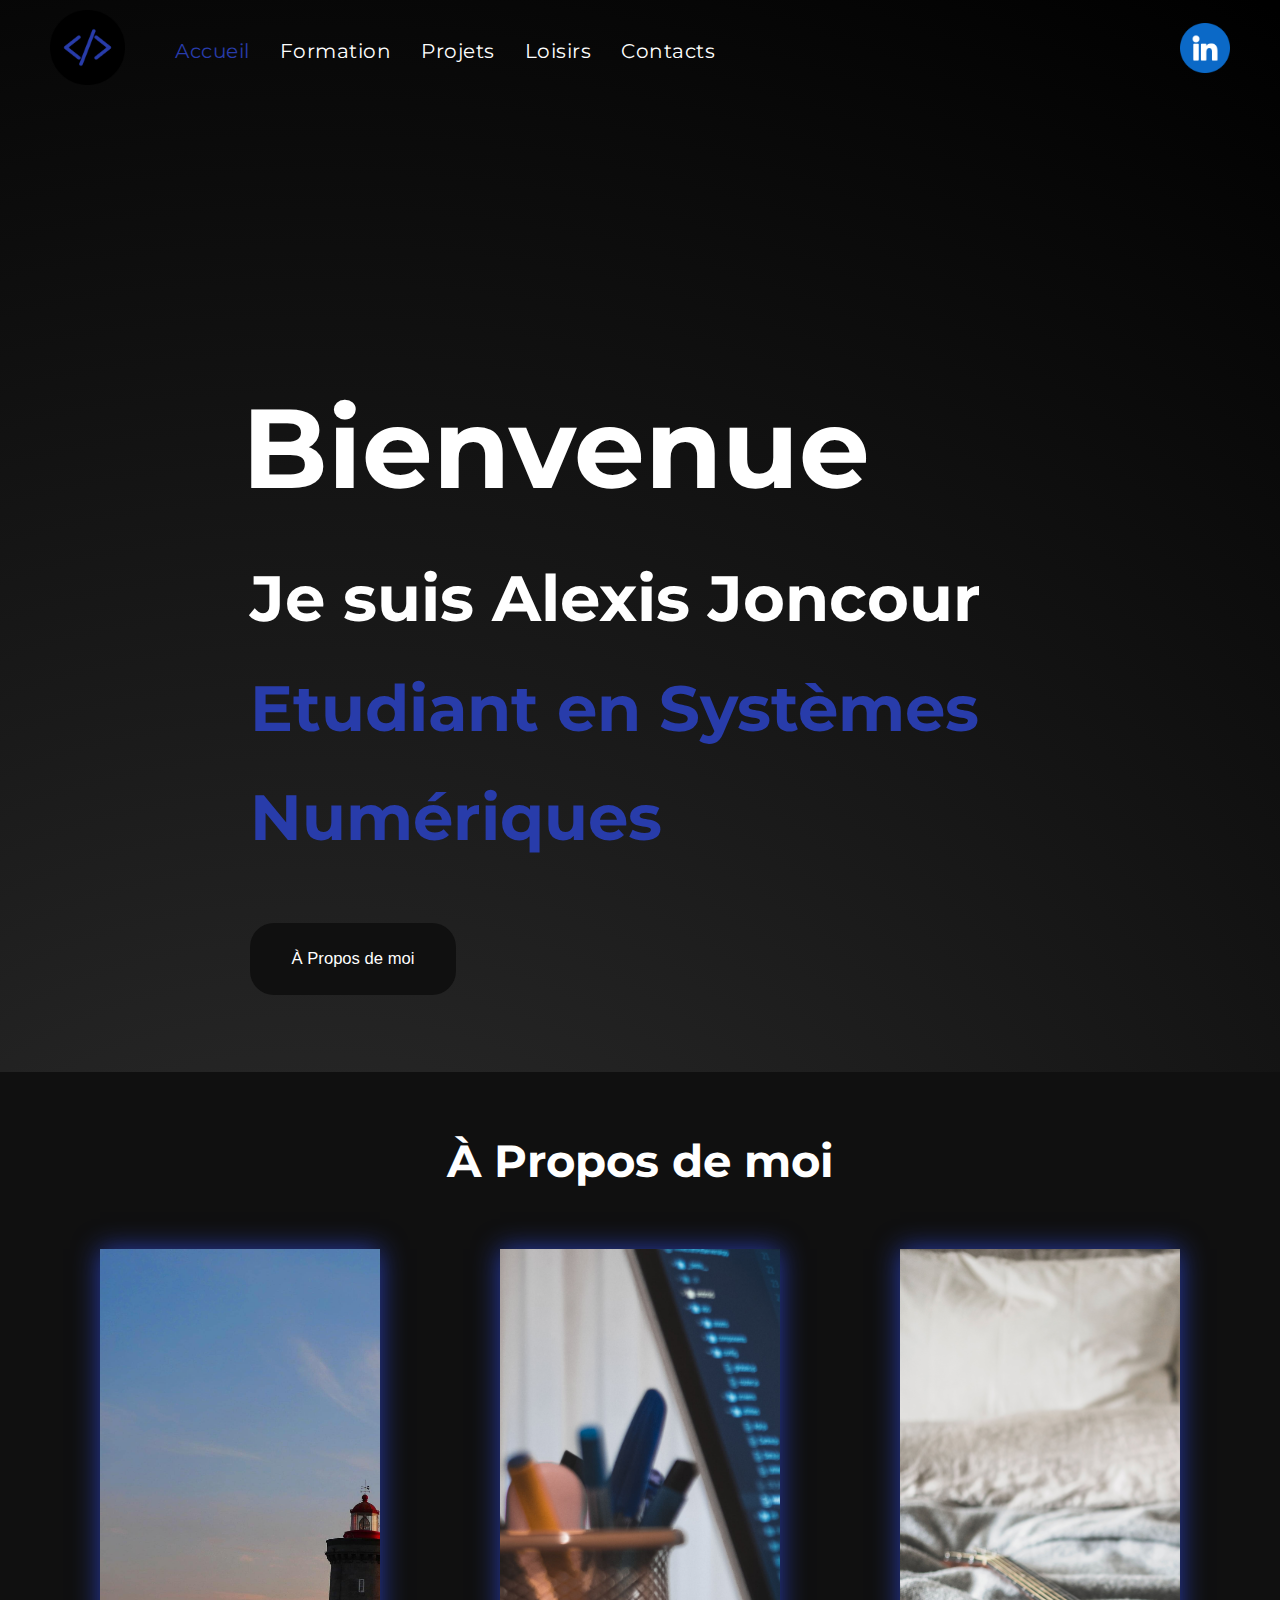
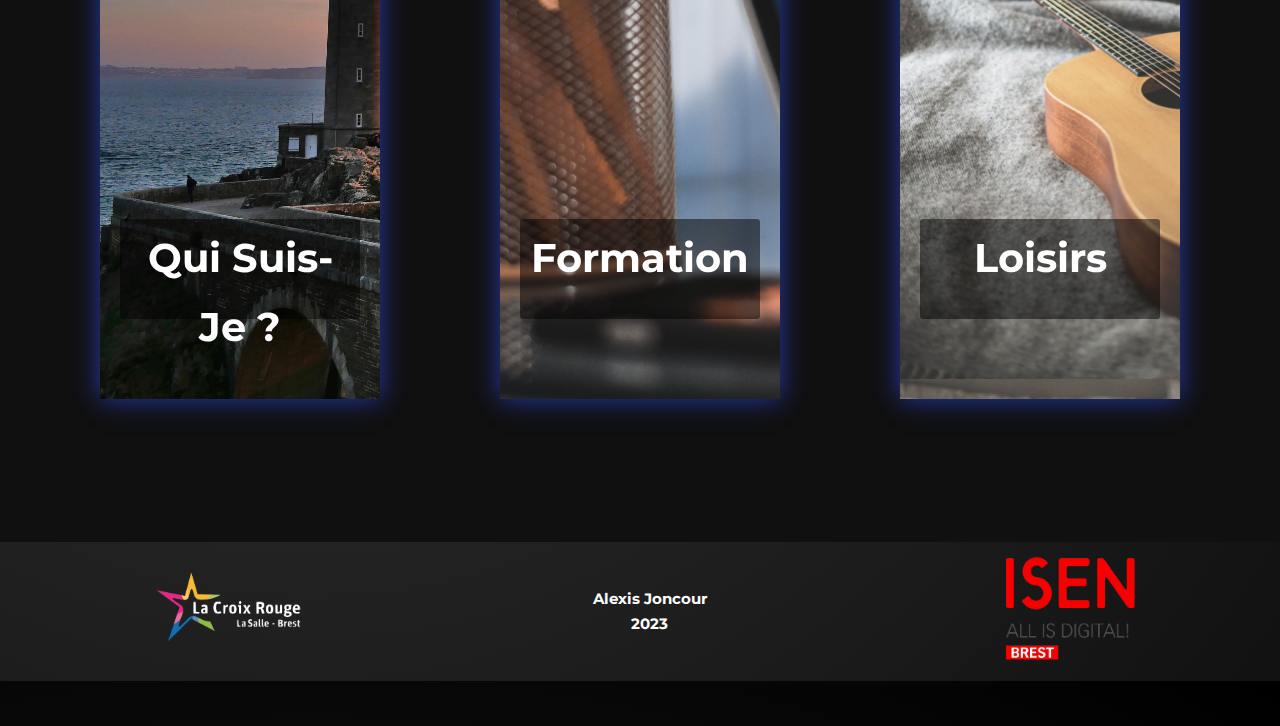
==== index.html @ 338e9b98 "Add files via upload" ====
<!DOCTYPE html>
<html lang="fr">
<head>
    <meta charset="UTF-8">
    <meta name="viewport" content="width=device-width, initial-scale=1.0">
    <meta name="description" content="Développé par Alexis JONCOUR" />
    <link rel="shortcut icon" href="assets/icons/round-icon.png">
    <link href="/css/s-index.css" rel="stylesheet" type="text/css" />
    <!-- <script defer src="/js/script.js"></script> -->
    <title>Portfolio - Alexis JONCOUR</title>
</head>
<body>

    <header class="header-area">
        <div class="header-container">
            <nav class="header-main">
                <a href="/"><img src="/assets/icons/round-icon.png"></a>
                <div class="header-items">
                    <ul>
                        <li class="nav-button-active">
                            <a href="#">Accueil</a>
                        </li>
                        <li class="nav-button">
                            <a href="formation.html">Formation</a>
                        </li>
                        <li class="nav-button">
                            <a href="projets.html">Projets</a>
                        </li>
                        <li class="nav-button">
                            <a href="loisirs.html">Loisirs</a>
                        </li>
                        <li class="nav-button">
                            <a href="contacts.html">Contacts</a>
                        </li>
                    </ul>
                </div>
            </nav>

            <div class="header-right">
                <a href="https://www.linkedin.com/in/alexis-joncour-518819296" target="_blank"><img src="/assets/icons/linkedin.png"></a>
            </div>
        </div>
    </header>

    <div class="container1_1">
        <div class="text-container">
            <h1>Bienvenue</h1>
            <h2>Je suis Alexis Joncour</h2>
            <h2><span class="text-span">Etudiant en Systèmes Numériques</span></h2>

            <button class="buttonabout" onclick="window.location.href='#aboutme'">
                <span class="button-content">À Propos de moi</span>
            </button>
            
        </div>
    </div>

    <div class="container1" id="aboutme">
        <h1>À Propos de moi</h1>
        <div class="card-container">
            <div class="card1">
                <div class="text-box1">
                    <h2>Qui Suis-Je ?</h2>
                    <p>Etudiant en BTS Système Numérique à La Croix Rouge La Salle, je suis
                        passionné du monde numérique et des nouvelles technologies.
                        <br><br>Je m’informe régulièrement sur les nouvelles innovations technologiques, les langages de
                        programmation ou bien les intelligences artificielles.
                    </p>
                </div>
            </div>
            <div class="card2">
                <div class="text-box2">
                    <h2>Formation</h2>
                    <p>J’ai obtenu mon Baccalauréat Technologique en Sciences de l’industrie et du développement durable avec l’option
                        Systèmes d’Information et Numérique.
                        <br><br>Je suis en deuxième année de BTS Système Numérique avec option Informatique et Réseau.
                        Dans le cadre de ce BTS j'ai réalisé un stage de 6 semaines dans l'entreprise XANKOM.
                    </p>
                    <button class="button-card" onclick="window.location.href='formation.html'">
                        Accéder à la rubrique
                    </button>
                </div>
            </div>
            <div class="card3">
                <div class="text-box3">
                    <h2>Loisirs</h2>
                    <p>Depuis mes années de collège, je découvre le monde du numérique, jusqu'à développer mes premiers programmes
                        informatiques. <br><br>Au lycée, j'ai retrouvé
                        une de mes anciennes passions étant plus jeune: la guitare. Depuis, je m'entraine à jouer en autodidacte.
                    </p>
                    <button class="button-card" onclick="window.location.href='loisirs.html'">
                        Accéder à la rubrique
                    </button>
                </div>

            </div> 
        </div>
    </div>

    <footer class="footer">
        <div class="footer-credits">
            <a href="https://www.lacroixrouge-brest.fr/" target="_blank"><img class="footer-logo" src="assets/icons/logo-croixrouge.png"></a>
            <p><strong>Alexis Joncour <br>2023</strong></p>
            <a href="https://isen-brest.fr/" target="_blank"><img class="footer-logo" src="assets/icons/logo-isen.png"></a>
        </div>
    </footer>

</body>
</html>
---- css/s-index.css ----
@import url('https://fonts.googleapis.com/css2?family=Montserrat:wght@600&display=swap');

*, ::before, ::after { 
    margin: 0;
    padding: 0;
    scroll-behavior: smooth;
}

html {
    overflow-x: hidden;
}

body {
    font-size: 14px;
    line-height: 1.714286;
    font-family: Montserrat,sans-serif;
    font-weight: 400;
    background: radial-gradient(circle at 24.1% 68.8%, rgb(50, 50, 50) 0%, rgb(0, 0, 0) 99.4%);
}

.header-area{
    padding-left: 50px;
    padding-right: 50px;
}

.header-container {
    display: flex;
    align-items: center;
    justify-content: space-between;
}

.header-main{
    display: flex;
    align-items: center;
}

.header-main img{
    padding-top: 10px;
    padding-bottom: 10px;
    padding-right: 50px;
    width: 75px;
}

.header-items ul{
    display: flex;
    list-style: none;
    gap: 30px;
    margin-right: 80px;
}

.nav-button a{
    font-size: 20px;
    letter-spacing: 0.5px;
    color: #fff;
    text-decoration: none;
    transition: all .15s;
}

.nav-button a:hover{
    color: #283caa;
    filter: brightness(130%);
}

.nav-button-active a{
    font-size: 20px;
    letter-spacing: 0.5px;
    color: #283caa; 
    text-decoration: none;
}

.header-right img{
    width: 50px;
    transition: all .15s;
}

.header-right img:hover{
    transform: translateY(-3px);
    filter: brightness(130%);
}

/* ===== PRESENTATION ===== */
.container1_1{
    height: 720px;
    color: #fff;
}

.text-container{
    margin-top: 250px;
    margin-left: 250px;
    text-align: left;
    font-family: Montserrat,sans-serif;
}

.text-container h1{
    margin-left: -8px;
    font-size: 7rem;
}

.text-container h2{
    font-size: 4rem;
}

.text-span{
    color:#283caa;
}

/* === BUTTON === */
.buttonabout{
    margin-top: 50px;
    position: relative;
    overflow: hidden;
    height: 4.5rem;
    padding: 0 2rem;
    border-radius: 1.5rem;
    background: #101010;
    
    border: none;
    width: 20%;
    transition: .5s;
    cursor:pointer;
}

.buttonabout span{
    font-size: 1.3vw;
    color: #fff;
}
  
.buttonabout:hover::before {
    transform: scaleX(1);
}
  
.button-content {
    position: relative;
    z-index: 1;
}
  
.buttonabout::before {
    content: '';
    position: absolute;
    top: 0;
    left: 0;
    transform: scaleX(0);
    transform-origin: 0 50%;
    width: 100%;
    height: inherit;
    border-radius: inherit;
    background: linear-gradient(
      82.3deg,
      rgb(28, 40, 141) 10.8%,
      #32528F 94.3%
    );
    transition: all 0.5s;
}

.buttonabout:hover{
    box-shadow: rgba(0, 0, 0, 0.25) 0px 14px 28px, rgba(0, 0, 0, 0.22) 0px 10px 10px;
    transition: .5s;
}

/* ===== CARDS ABOUT ===== */
.container1{
    height: 970px;
    background-color: #101010;
    padding: 50px;
}

.container1 h1{
    text-align: center;
    color: #fff;
    font-size: 45px;
}

.card-container {
    display: grid;
    grid-template-columns: repeat(3, 1fr);
    grid-template-rows: 1fr;
    grid-column-gap: 120px;
    grid-row-gap: 0px;
    padding: 50px;
    height: 750px;
}

.text-box1, .text-box2, .text-box3{
    border-radius: 3px;
    backdrop-filter: brightness(50%);
    color:#fff;
    height: 100px;
    transition: all 0.5s;
}

.card-container h2{
    margin-top: 550px;
    font-size: 40px;
    padding: 5px;
    transition: all 0.5s;
}

.card-container p{
    margin-top: -500px;
    font-size: 20px;
    padding: 25px;
    opacity: 0;
    transition: all 0.5s;
}

/* === CARD 1 === */
.card1 {
    grid-area: 1 / 1 / 2 / 2;
    background-image: url(/assets/wallpapers/Phare_du_Minou.jpg);
    background-size: cover;
    background-position: -80px;
    text-align: center;
    padding: 20px;
    box-shadow: 0 0px 25px #283caa;
    transition: 0.5s;
}

/* === CARD 2 === */
.card2 {
    grid-area: 1 / 2 / 2 / 3;
    background-image: url(/assets/wallpapers/programmation.jpg);
    background-size: cover;
    background-position-x: -80px;
    text-align: center;
    padding: 20px;
    box-shadow: 0 0px 25px #283caa;
    transition: 0.5s;
}

/* === CARD 3 === */
.card3 {
    grid-area: 1 / 3 / 2 / 4;
    background-image: url(/assets/wallpapers/verti-guitar.jpg);
    background-size: cover;
    background-position-y: -20px;
    text-align: center;
    padding: 20px;
    box-shadow: 0 0px 25px #283caa;
    transition: 0.5s;
}

/*=== HOOVERS COMMUNS === */
.card1:hover, .card2:hover, .card3:hover{
    transform:scale(1.1)
}

.card1:hover h2, .card2:hover h2, .card3:hover h2{
    margin-top: 0px;
}

.card1:hover .text-box1, .card2:hover .text-box2, .card3:hover .text-box3{
    height: 100%;
}

.card1:hover p, .card2:hover p, .card3:hover p{
    margin-top: 0px;
    opacity: 100;
}

.card2:hover .button-card, .card3:hover .button-card{
    opacity: 100;
}

/* ==== BUTTON CARD ==== */
.button-card {
    margin-top: 20px;
    cursor: pointer;
    position: relative;
    padding: 10px 24px;
    font-size: 18px;
    color: #fff;
    border: 4px solid #283caa;
    border-radius: 34px;
    background-color: transparent;
    font-weight: 600;
    overflow: hidden;
    opacity: 0;
    transition: all 0.4s cubic-bezier(0.23, 1, 0.320, 1);
}

.button-card::before {
    content: '';
    position: absolute;
    inset: 0;
    margin: auto;
    width: 85px;
    height: 50px;
    border-radius: inherit;
    scale: 0;
    z-index: -1;
    background-color: #283caa;
    transition: all 0.6s cubic-bezier(0.23, 1, 0.320, 1);
}

.button-card:hover::before {
    scale: 3;
}

.button-card:hover {
    color: #fff;
    scale: 1.1;
    box-shadow: 0 0px 20px #14216e;
    border: 0px;
}

.button-card:active {
    scale: 1;
}

/* ===== FOOTER ===== */
.footer p{
    font-size: 15px;
    color: #fff;
}

.footer-credits{
    width: 100%;
    display: flex;
    justify-content: space-around;
    padding: 10px;
    align-items: center;
    text-align: center;
}

.footer-logo{
    width: 150px;
}

/* ===== RESPONSIVE ===== */
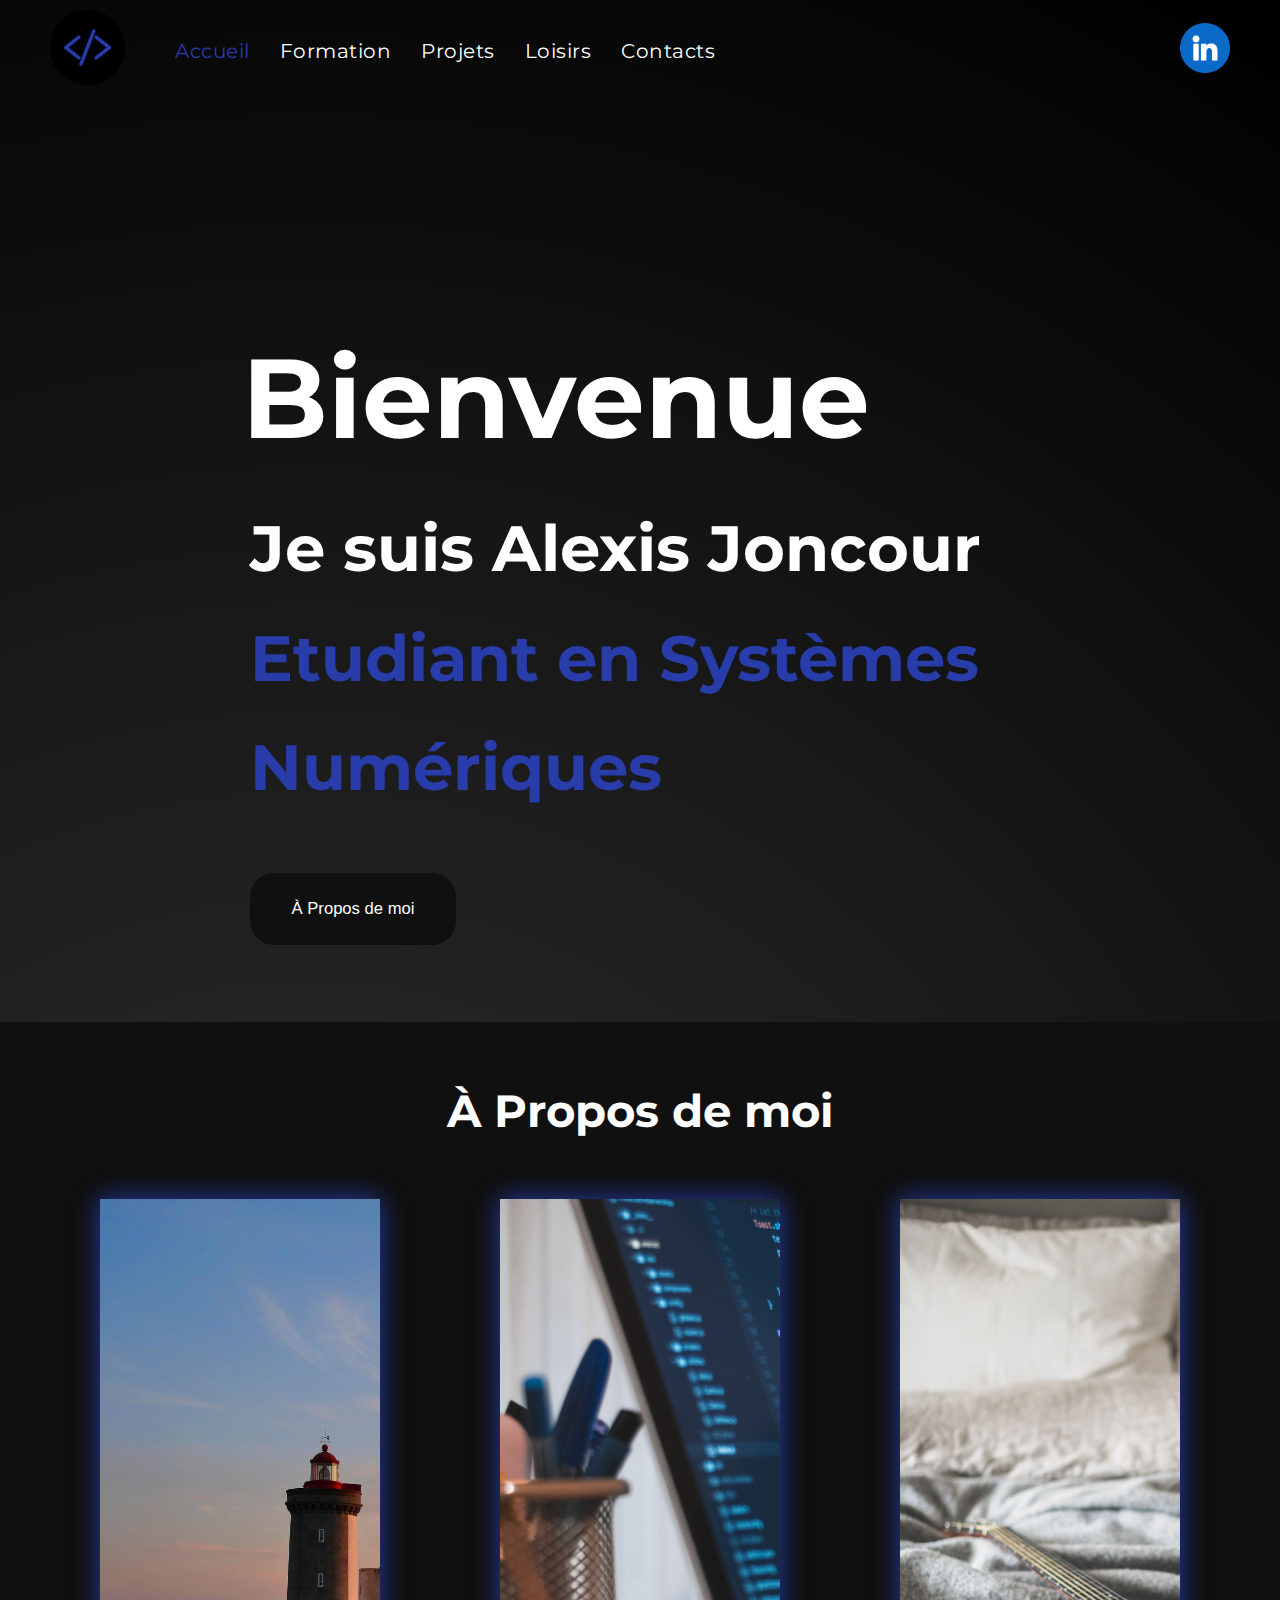
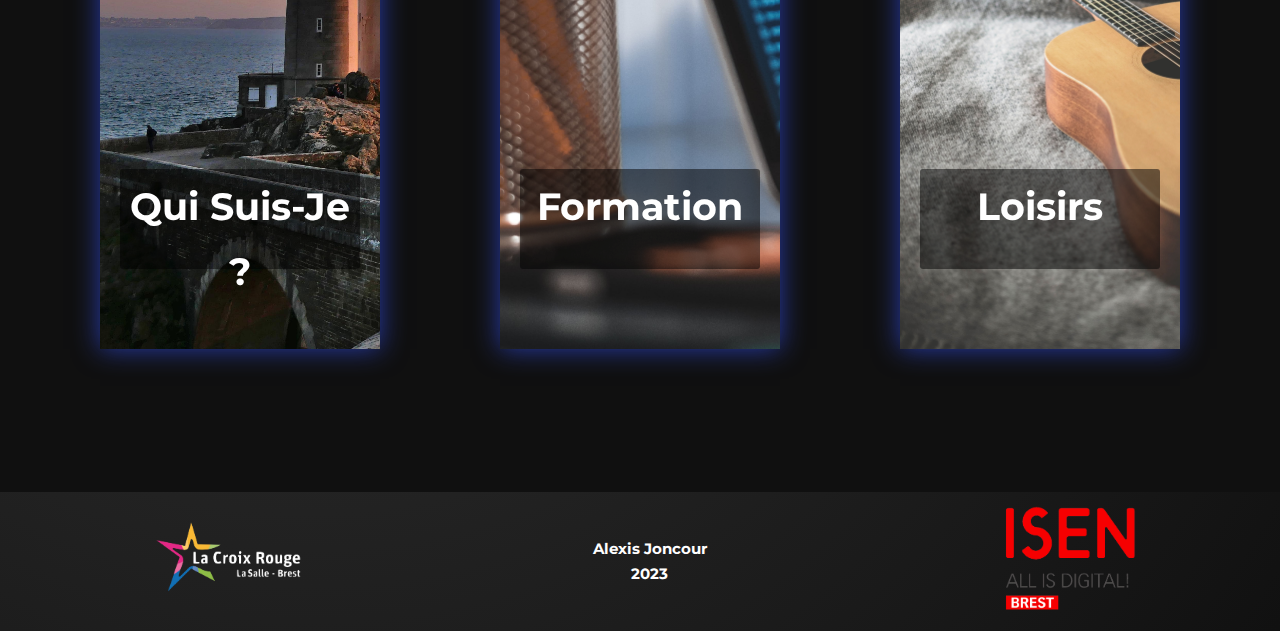
==== commit 80dffd5c: "Add files via upload" ====
--- a/index.html
+++ b/index.html
@@ -5,7 +5,7 @@
     <meta name="viewport" content="width=device-width, initial-scale=1.0">
     <meta name="description" content="Développé par Alexis JONCOUR" />
     <link rel="shortcut icon" href="assets/icons/round-icon.png">
-    <link href="/css/s-index.css" rel="stylesheet" type="text/css" />
+    <link href="./css/s-index.css" rel="stylesheet" type="text/css" />
     <!-- <script defer src="/js/script.js"></script> -->
     <title>Portfolio - Alexis JONCOUR</title>
 </head>
@@ -14,7 +14,7 @@
     <header class="header-area">
         <div class="header-container">
             <nav class="header-main">
-                <a href="/"><img src="/assets/icons/round-icon.png"></a>
+                <a href="/"><img src="./assets/icons/round-icon.png"></a>
                 <div class="header-items">
                     <ul>
                         <li class="nav-button-active">
@@ -37,7 +37,7 @@
             </nav>
 
             <div class="header-right">
-                <a href="https://www.linkedin.com/in/alexis-joncour-518819296" target="_blank"><img src="/assets/icons/linkedin.png"></a>
+                <a href="https://www.linkedin.com/in/alexis-joncour-518819296" target="_blank"><img src="./assets/icons/linkedin.png"></a>
             </div>
         </div>
     </header>
@@ -51,7 +51,6 @@
             <button class="buttonabout" onclick="window.location.href='#aboutme'">
                 <span class="button-content">À Propos de moi</span>
             </button>
-            
         </div>
     </div>
 
@@ -99,9 +98,9 @@
 
     <footer class="footer">
         <div class="footer-credits">
-            <a href="https://www.lacroixrouge-brest.fr/" target="_blank"><img class="footer-logo" src="assets/icons/logo-croixrouge.png"></a>
+            <a href="https://www.lacroixrouge-brest.fr/" target="_blank"><img class="footer-logo" src="./assets/icons/logo-croixrouge.png"></a>
             <p><strong>Alexis Joncour <br>2023</strong></p>
-            <a href="https://isen-brest.fr/" target="_blank"><img class="footer-logo" src="assets/icons/logo-isen.png"></a>
+            <a href="https://isen-brest.fr/" target="_blank"><img class="footer-logo" src="./assets/icons/logo-isen.png"></a>
         </div>
     </footer>
 
--- a/css/s-index.css
+++ b/css/s-index.css
@@ -85,7 +85,7 @@
 }
 
 .text-container{
-    margin-top: 250px;
+    margin-top: 200px;
     margin-left: 250px;
     text-align: left;
     font-family: Montserrat,sans-serif;
@@ -190,14 +190,14 @@
 
 .card-container h2{
     margin-top: 550px;
-    font-size: 40px;
+    font-size: 38px;
     padding: 5px;
     transition: all 0.5s;
 }
 
 .card-container p{
     margin-top: -500px;
-    font-size: 20px;
+    font-size: 18px;
     padding: 25px;
     opacity: 0;
     transition: all 0.5s;
@@ -206,9 +206,9 @@
 /* === CARD 1 === */
 .card1 {
     grid-area: 1 / 1 / 2 / 2;
-    background-image: url(/assets/wallpapers/Phare_du_Minou.jpg);
+    background-image: url("../assets/wallpapers/Phare_du_Minou.jpg");
     background-size: cover;
-    background-position: -80px;
+    background-position: -120px;
     text-align: center;
     padding: 20px;
     box-shadow: 0 0px 25px #283caa;
@@ -218,9 +218,9 @@
 /* === CARD 2 === */
 .card2 {
     grid-area: 1 / 2 / 2 / 3;
-    background-image: url(/assets/wallpapers/programmation.jpg);
+    background-image: url("../assets/wallpapers/programmation.jpg");
     background-size: cover;
-    background-position-x: -80px;
+    background-position-x: -135px;
     text-align: center;
     padding: 20px;
     box-shadow: 0 0px 25px #283caa;
@@ -230,9 +230,8 @@
 /* === CARD 3 === */
 .card3 {
     grid-area: 1 / 3 / 2 / 4;
-    background-image: url(/assets/wallpapers/verti-guitar.jpg);
+    background-image: url("../assets/wallpapers/verti-guitar.jpg");
     background-size: cover;
-    background-position-y: -20px;
     text-align: center;
     padding: 20px;
     box-shadow: 0 0px 25px #283caa;
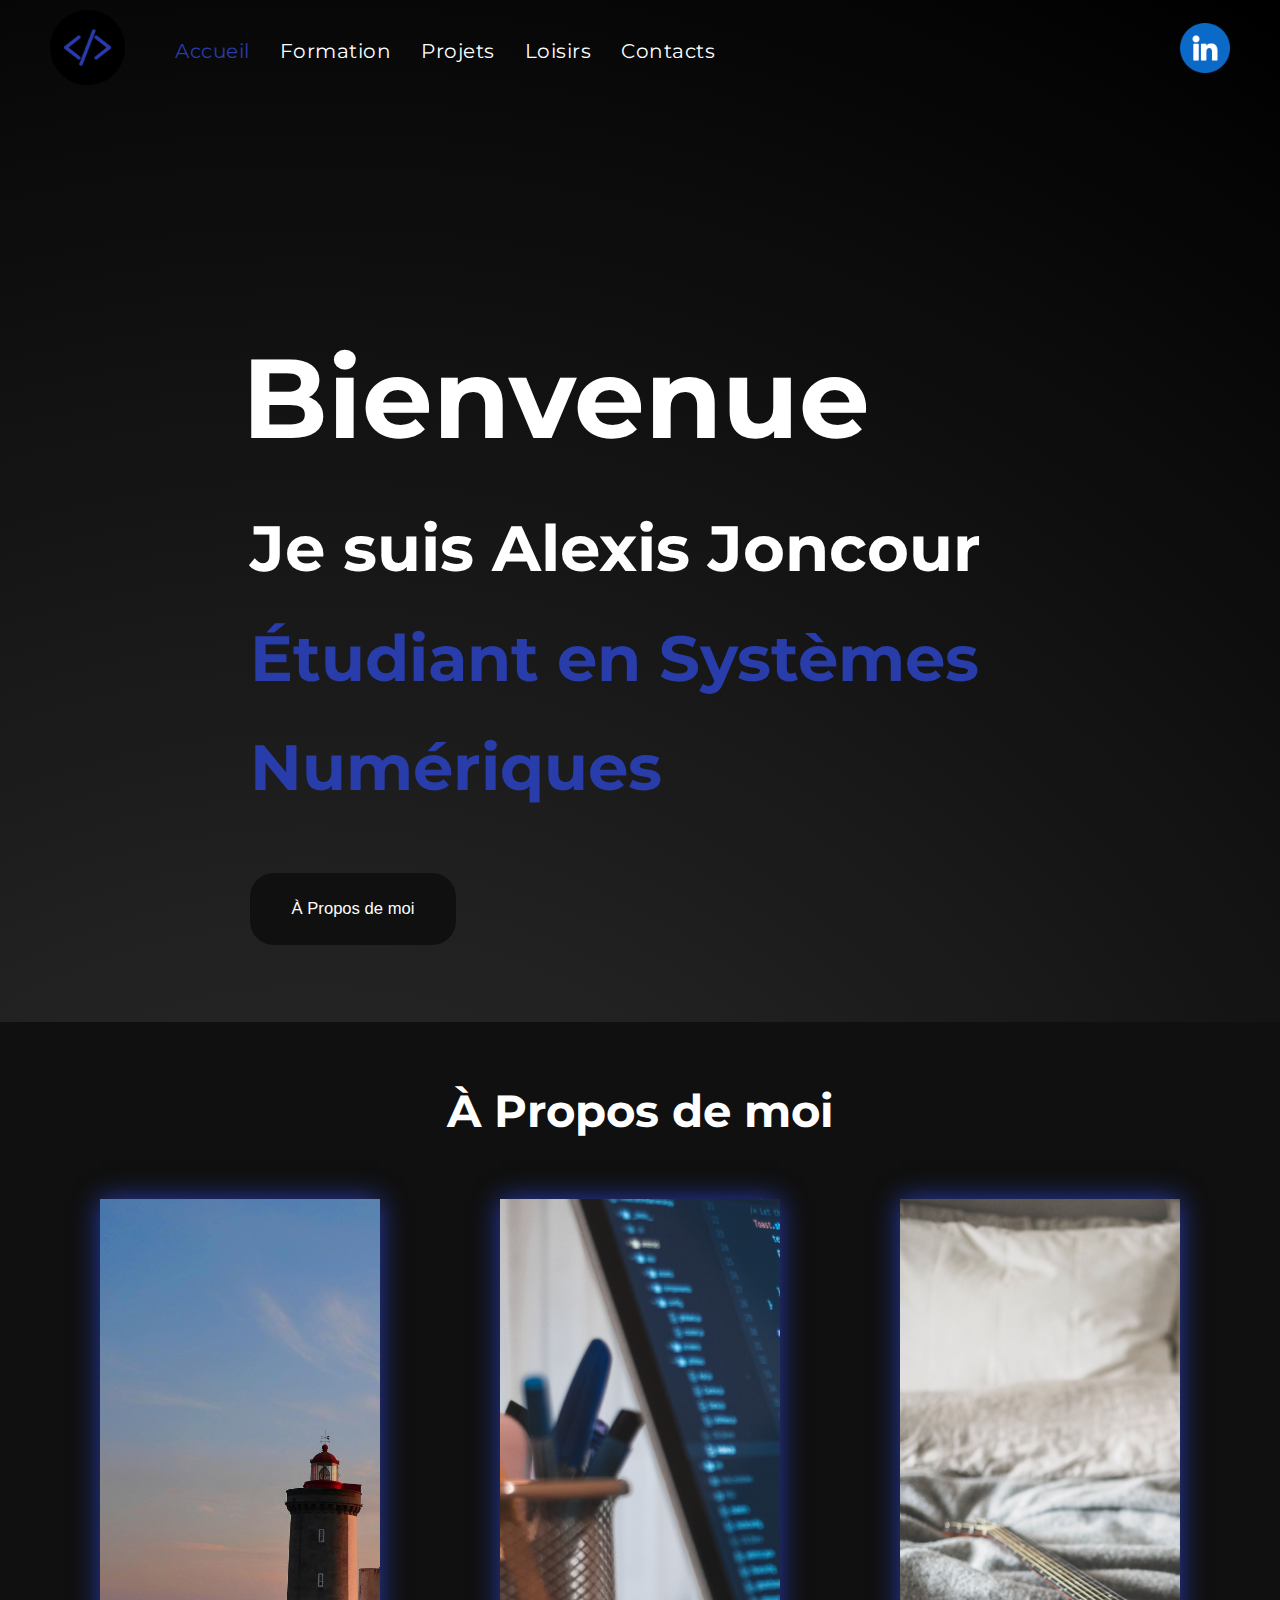
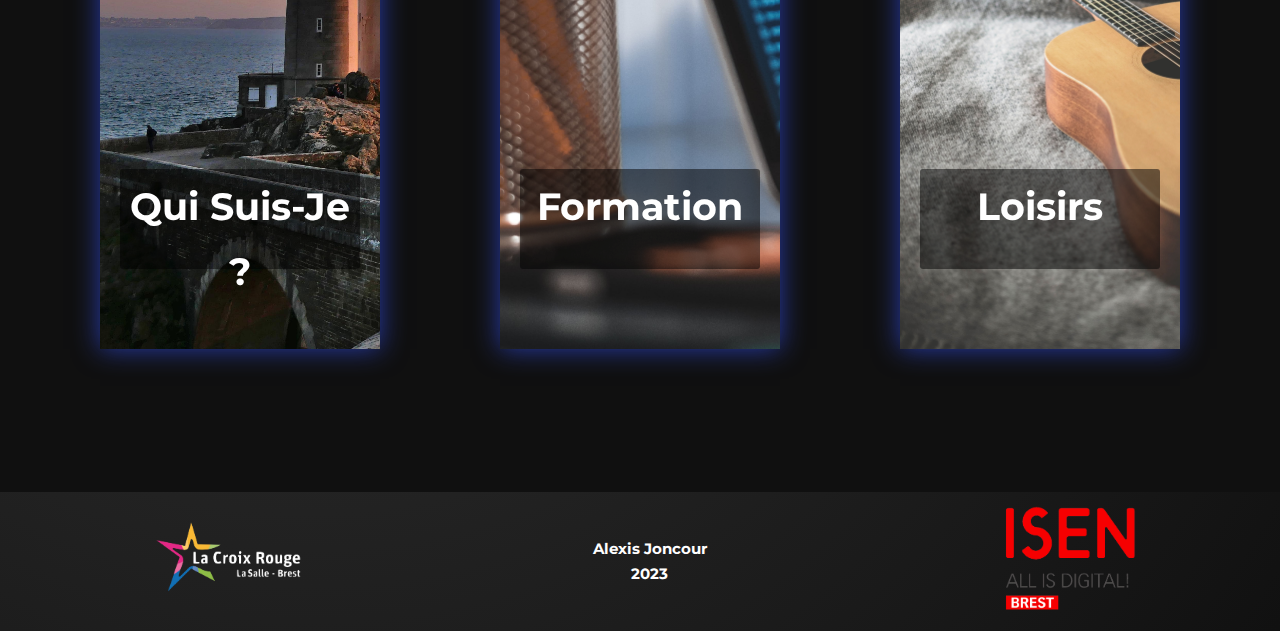
==== commit c91e4f7d: "Add files via upload" ====
--- a/index.html
+++ b/index.html
@@ -46,7 +46,7 @@
         <div class="text-container">
             <h1>Bienvenue</h1>
             <h2>Je suis Alexis Joncour</h2>
-            <h2><span class="text-span">Etudiant en Systèmes Numériques</span></h2>
+            <h2><span class="text-span">Étudiant en Systèmes Numériques</span></h2>
 
             <button class="buttonabout" onclick="window.location.href='#aboutme'">
                 <span class="button-content">À Propos de moi</span>
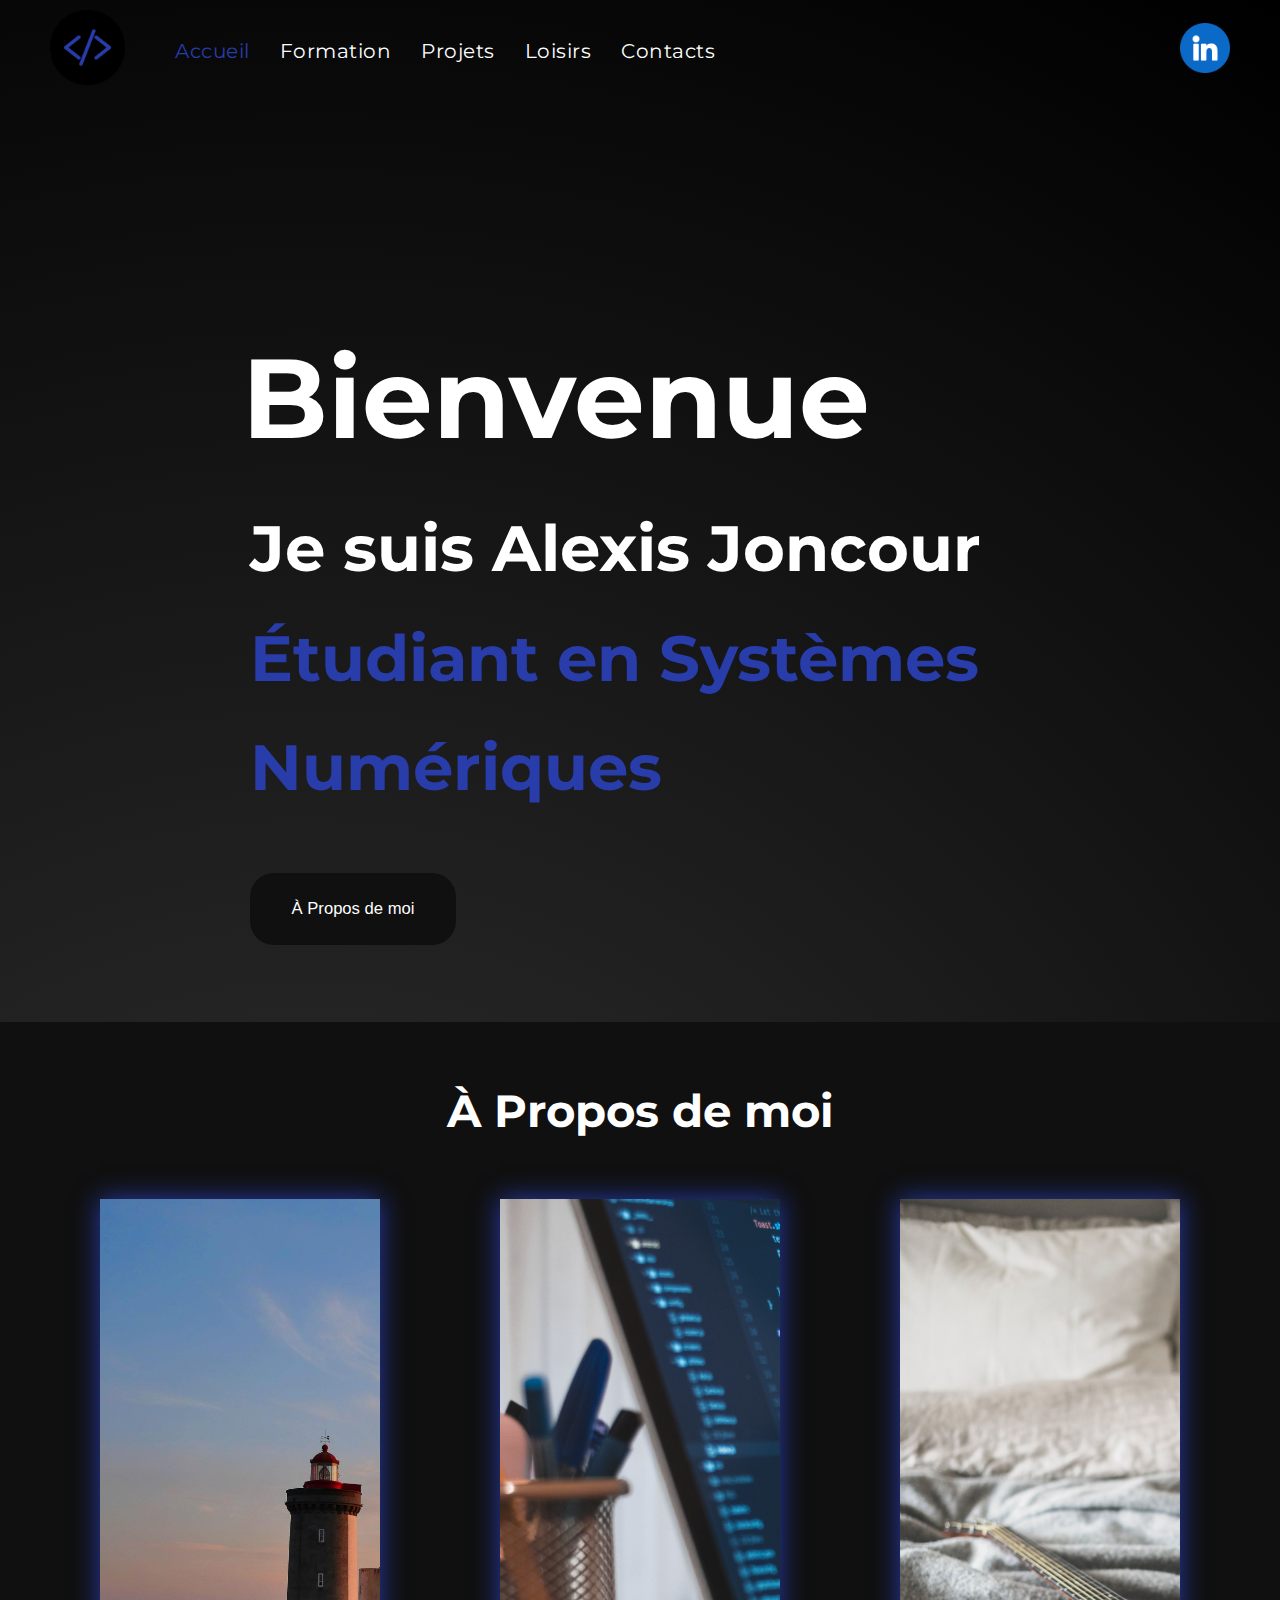
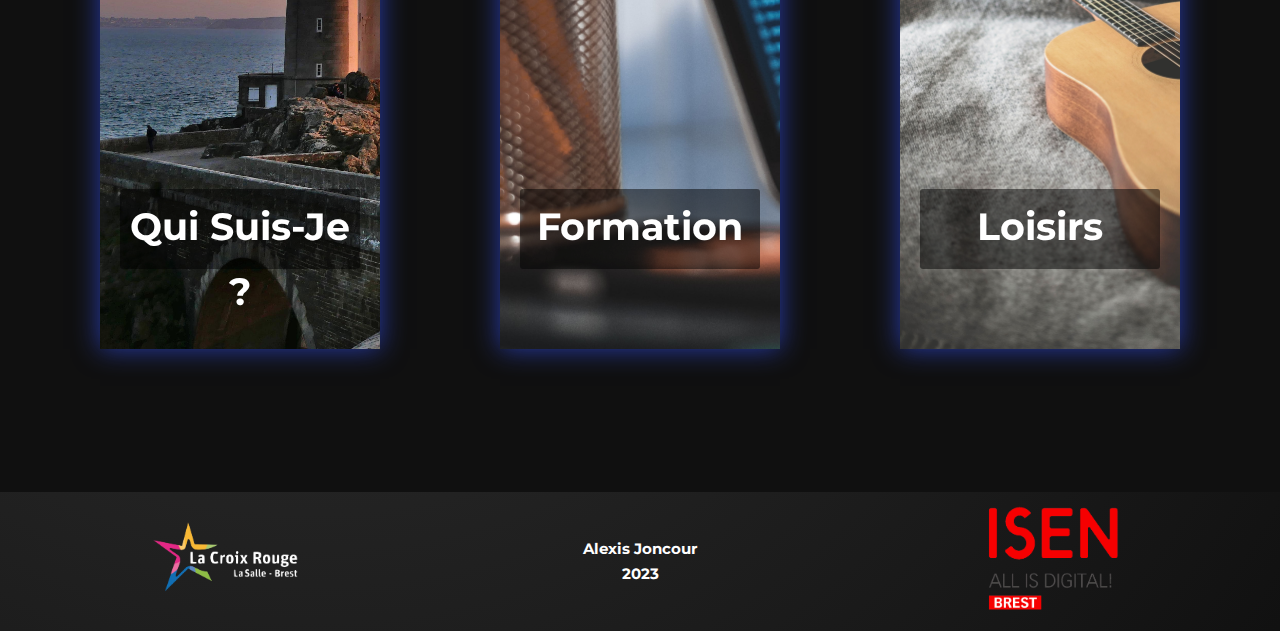
==== commit 1ebfbccc: "Add files via upload" ====
--- a/index.html
+++ b/index.html
@@ -6,8 +6,8 @@
     <meta name="description" content="Développé par Alexis JONCOUR" />
     <link rel="shortcut icon" href="assets/icons/round-icon.png">
     <link href="./css/s-index.css" rel="stylesheet" type="text/css" />
-    <!-- <script defer src="/js/script.js"></script> -->
-    <title>Portfolio - Alexis JONCOUR</title>
+    <script src="./js/script.js"></script>
+    <title>Portfolio -</title>
 </head>
 <body>
 
@@ -41,8 +41,36 @@
             </div>
         </div>
     </header>
+    
+    <header class="header-burger">
+        <div class="header-burger-container">
+            <a href="/"><img src="./assets/icons/round-icon.png"></a>
+            <div class="header-burger-items">
+            <nav class="nav-burger">
+                <ul>
+                    <li class="burger-item">
+                        <a href="#">Accueil</a>
+                    </li>
+                    <li class="burger-item">
+                        <a href="formation.html">Formation</a>
+                    </li>
+                    <li class="burger-item">
+                        <a href="projets.html">Projets</a>
+                    </li>
+                    <li class="burger-item">
+                        <a href="loisirs.html">Loisirs</a>
+                    </li>
+                    <li class="burger-item">
+                        <a href="contacts.html">Contacts</a>
+                    </li>
+                </ul>
+            </nav>
+            </div>
+            <label id="burger-button"><img src="./assets/icons/menu.png" class="img-burger"></label>
+        </div>
+    </header>
 
-    <div class="container1_1">
+    <div class="container1">
         <div class="text-container">
             <h1>Bienvenue</h1>
             <h2>Je suis Alexis Joncour</h2>
@@ -54,7 +82,7 @@
         </div>
     </div>
 
-    <div class="container1" id="aboutme">
+    <div class="container2" id="aboutme">
         <h1>À Propos de moi</h1>
         <div class="card-container">
             <div class="card1">
--- a/css/s-index.css
+++ b/css/s-index.css
@@ -78,8 +78,48 @@
     filter: brightness(130%);
 }
 
+/* MENU BURGER */
+.header-burger{
+    display: none;
+    width: 100%;
+}
+
+.header-burger-container{
+    height: 80px;
+    display: flex;
+    justify-content: space-between;
+    align-items: center;
+    padding: 6px;
+    transition: all 0.4s;
+}
+
+.header-burger img{
+    width: 80px;
+}
+
+.header-burger-items{
+    text-align: center;
+    display: none;
+}
+
+.nav-burger ul{
+    list-style: none;
+    display: flex;
+    flex-direction: column;
+}
+
+.burger-item a{
+    font-size: 5.5vw;   
+    text-decoration: none;
+    color: #fff;
+}
+
+#burger-button{
+    cursor: pointer;
+}
+
 /* ===== PRESENTATION ===== */
-.container1_1{
+.container1{
     height: 720px;
     color: #fff;
 }
@@ -158,13 +198,13 @@
 }
 
 /* ===== CARDS ABOUT ===== */
-.container1{
+.container2{
     height: 970px;
     background-color: #101010;
     padding: 50px;
 }
 
-.container1 h1{
+.container2 h1{
     text-align: center;
     color: #fff;
     font-size: 45px;
@@ -178,18 +218,20 @@
     grid-row-gap: 0px;
     padding: 50px;
     height: 750px;
+    transition: all 0.5s;
 }
 
 .text-box1, .text-box2, .text-box3{
     border-radius: 3px;
     backdrop-filter: brightness(50%);
     color:#fff;
-    height: 100px;
+    height: 80px;
+    align-items: center;
     transition: all 0.5s;
 }
 
 .card-container h2{
-    margin-top: 550px;
+    margin-top: 570px;
     font-size: 38px;
     padding: 5px;
     transition: all 0.5s;
@@ -212,7 +254,7 @@
     text-align: center;
     padding: 20px;
     box-shadow: 0 0px 25px #283caa;
-    transition: 0.5s;
+    transition: all 0.5s;
 }
 
 /* === CARD 2 === */
@@ -224,7 +266,7 @@
     text-align: center;
     padding: 20px;
     box-shadow: 0 0px 25px #283caa;
-    transition: 0.5s;
+    transition: all 0.5s;
 }
 
 /* === CARD 3 === */
@@ -235,9 +277,10 @@
     text-align: center;
     padding: 20px;
     box-shadow: 0 0px 25px #283caa;
-    transition: 0.5s;
-}
-
+    transition: all 0.5s;
+}
+
+@media only screen and (min-width: 1000px){
 /*=== HOOVERS COMMUNS === */
 .card1:hover, .card2:hover, .card3:hover{
     transform:scale(1.1)
@@ -258,6 +301,7 @@
 
 .card2:hover .button-card, .card3:hover .button-card{
     opacity: 100;
+}
 }
 
 /* ==== BUTTON CARD ==== */
@@ -313,7 +357,6 @@
 }
 
 .footer-credits{
-    width: 100%;
     display: flex;
     justify-content: space-around;
     padding: 10px;
@@ -325,4 +368,109 @@
     width: 150px;
 }
 
-/* ===== RESPONSIVE ===== */+/* ===== RESPONSIVE TELEPHONE===== */
+@media only screen and (max-width: 500px){
+    body {
+        background: linear-gradient(100deg, rgba(0,0,0,1) 0%, rgba(65,65,65,1) 100%);
+    }
+
+    .header-area{
+        display: none;
+    }
+    .header-burger{
+        display: contents;
+    }
+
+    .container1{
+        margin-top: 40px;
+        height: 530px;
+    }
+
+    .text-container{
+        margin-top: 0;
+        margin-left: 0;
+        text-align: center;
+        font-family: Montserrat,sans-serif;
+    }
+
+    .text-container h1{
+        font-size: 15.5vw;
+    }
+
+    .text-container h2{
+        font-size: 7.5vw;
+    }
+
+    .text-container span{
+        font-size: 6.5vw;
+    }
+
+    /* === BUTTON ABOUT === */
+    .buttonabout{
+        margin-top: 70px;
+        width: 70%;
+    }
+
+    .buttonabout span{
+        font-size: 6.5vw;
+        color: #fff;
+    }
+
+    /* ===== CARDS ABOUT ===== */
+    .container2{
+        background: none;
+        height: 1800px;
+        padding: 10px;
+    }
+    .container2 h1{
+        font-size: 10vw;
+    }
+
+    .card-container {
+        margin-top: 20px;
+        display: flex;
+        flex-direction: column;
+        padding: 10px;
+        height: 1660px;
+        gap: 80px;
+    }
+
+    .card-container h2{
+        margin-top: 0px;
+        font-size: 8.5vw;
+        padding: 5px;
+    }
+    
+    .card-container p{
+        margin-top: 0px;
+        font-size: 4.7vw;
+        padding: 8px;
+        opacity: 100;
+        cursor: default;
+    }
+
+    .card1, .card2, .card3{
+        height: 500px;
+    }
+
+    .text-box1, .text-box2, .text-box3{
+        height: 100%;
+    }
+
+    /* ===== FOOTER ===== */
+    .footer p{
+        font-size: 13px;
+    }
+
+    .footer-credits{
+        display: flex;
+        justify-content: space-around;
+        padding: 10px;
+        align-items: center;
+        text-align: center;
+    }
+    
+    .footer-logo{
+        width: 80px;
+    }
+}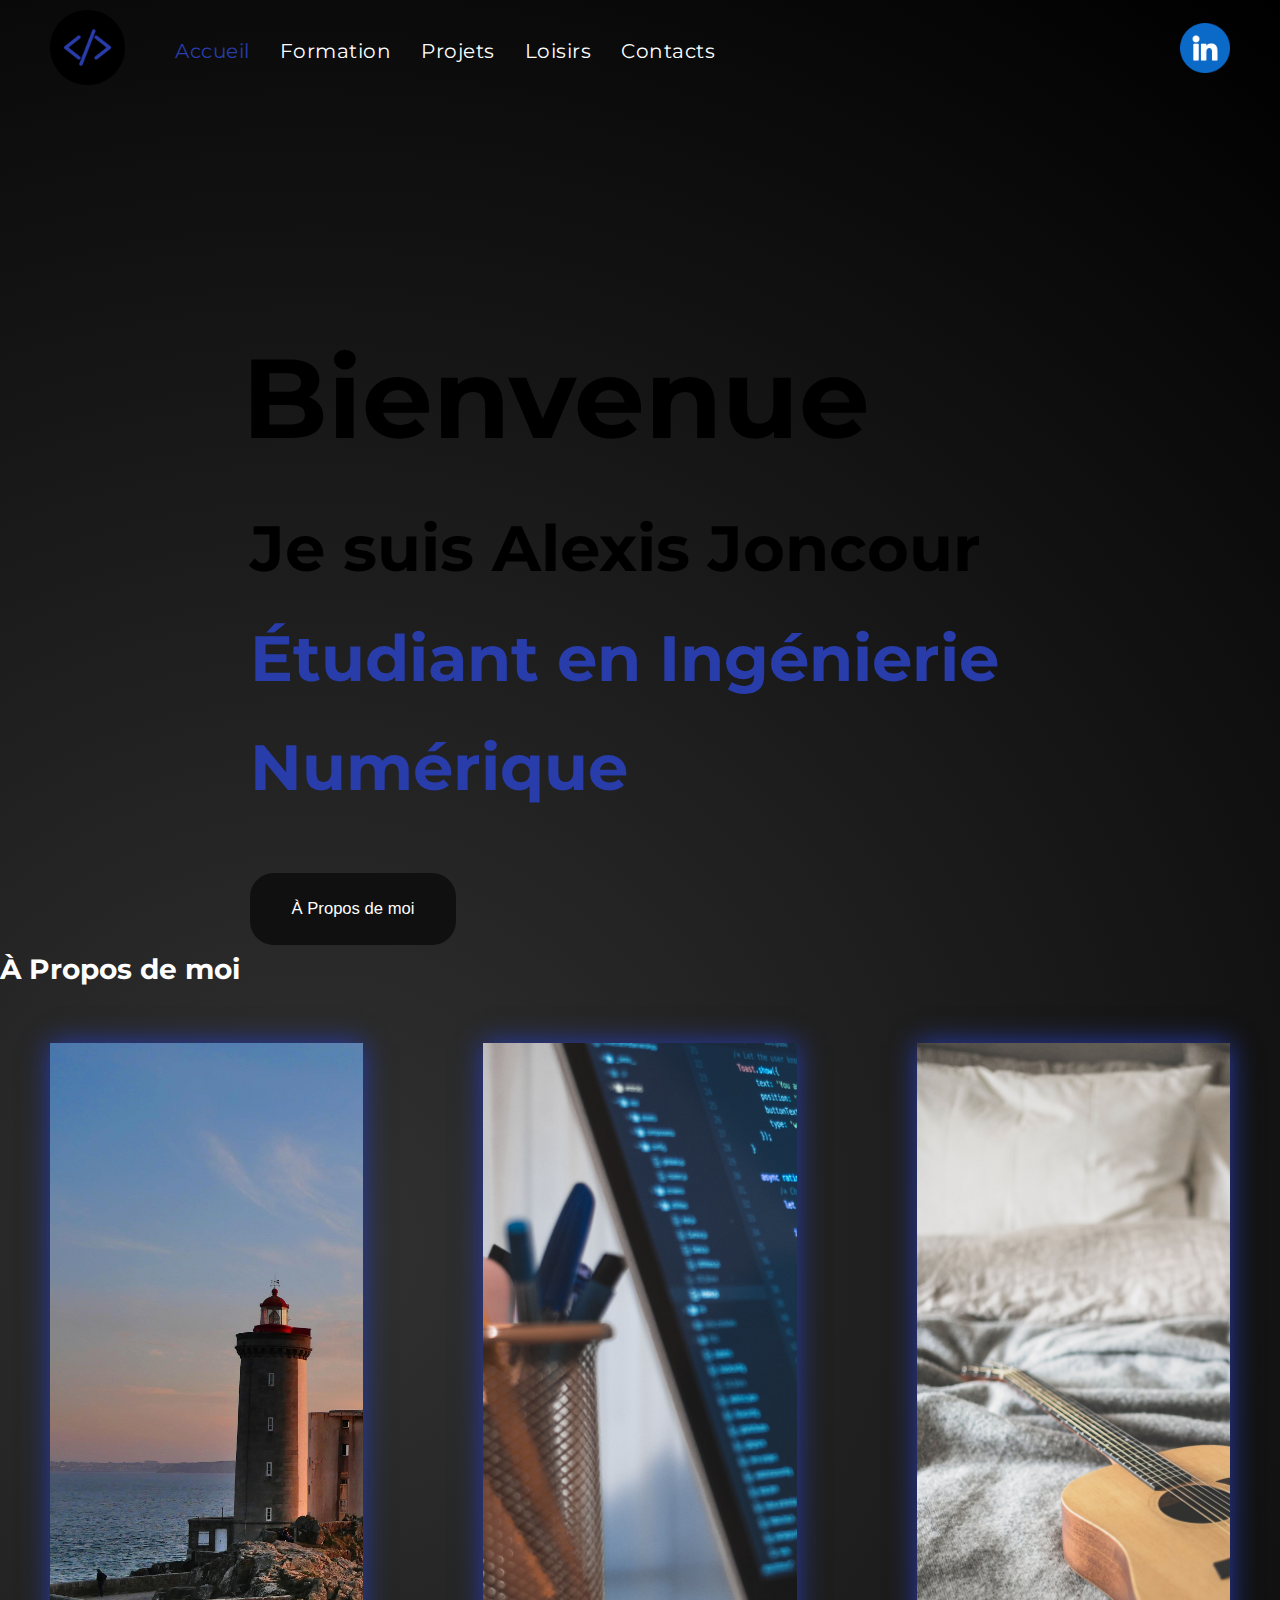
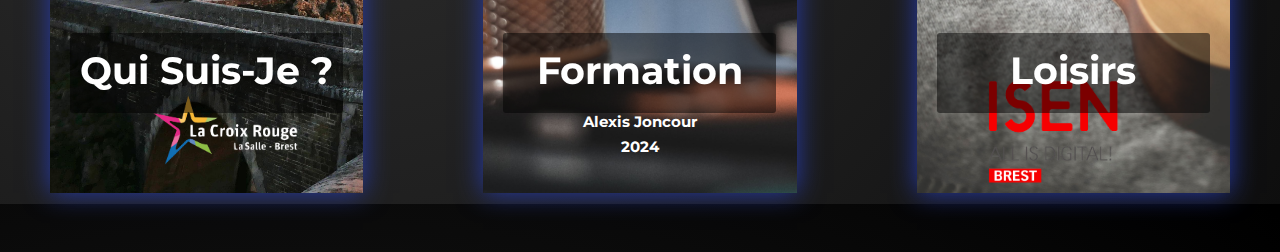
==== commit 34d3893a: "Add files via upload" ====
--- a/index.html
+++ b/index.html
@@ -6,8 +6,8 @@
     <meta name="description" content="Développé par Alexis JONCOUR" />
     <link rel="shortcut icon" href="assets/icons/round-icon.png">
     <link href="./css/s-index.css" rel="stylesheet" type="text/css" />
-    <script src="./js/script.js"></script>
-    <title>Portfolio -</title>
+    <!-- <script defer src="/js/script.js"></script> -->
+    <title>Portfolio - Alexis JONCOUR</title>
 </head>
 <body>
 
@@ -41,40 +41,12 @@
             </div>
         </div>
     </header>
-    
-    <header class="header-burger">
-        <div class="header-burger-container">
-            <a href="/"><img src="./assets/icons/round-icon.png"></a>
-            <div class="header-burger-items">
-            <nav class="nav-burger">
-                <ul>
-                    <li class="burger-item">
-                        <a href="#">Accueil</a>
-                    </li>
-                    <li class="burger-item">
-                        <a href="formation.html">Formation</a>
-                    </li>
-                    <li class="burger-item">
-                        <a href="projets.html">Projets</a>
-                    </li>
-                    <li class="burger-item">
-                        <a href="loisirs.html">Loisirs</a>
-                    </li>
-                    <li class="burger-item">
-                        <a href="contacts.html">Contacts</a>
-                    </li>
-                </ul>
-            </nav>
-            </div>
-            <label id="burger-button"><img src="./assets/icons/menu.png" class="img-burger"></label>
-        </div>
-    </header>
 
-    <div class="container1">
+    <div class="container1_1">
         <div class="text-container">
             <h1>Bienvenue</h1>
             <h2>Je suis Alexis Joncour</h2>
-            <h2><span class="text-span">Étudiant en Systèmes Numériques</span></h2>
+            <h2><span class="text-span">Étudiant en Ingénierie Numérique</span></h2>
 
             <button class="buttonabout" onclick="window.location.href='#aboutme'">
                 <span class="button-content">À Propos de moi</span>
@@ -82,7 +54,7 @@
         </div>
     </div>
 
-    <div class="container2" id="aboutme">
+    <div class="container1" id="aboutme">
         <h1>À Propos de moi</h1>
         <div class="card-container">
             <div class="card1">
@@ -127,7 +99,7 @@
     <footer class="footer">
         <div class="footer-credits">
             <a href="https://www.lacroixrouge-brest.fr/" target="_blank"><img class="footer-logo" src="./assets/icons/logo-croixrouge.png"></a>
-            <p><strong>Alexis Joncour <br>2023</strong></p>
+            <p><strong>Alexis Joncour <br>2024</strong></p>
             <a href="https://isen-brest.fr/" target="_blank"><img class="footer-logo" src="./assets/icons/logo-isen.png"></a>
         </div>
     </footer>
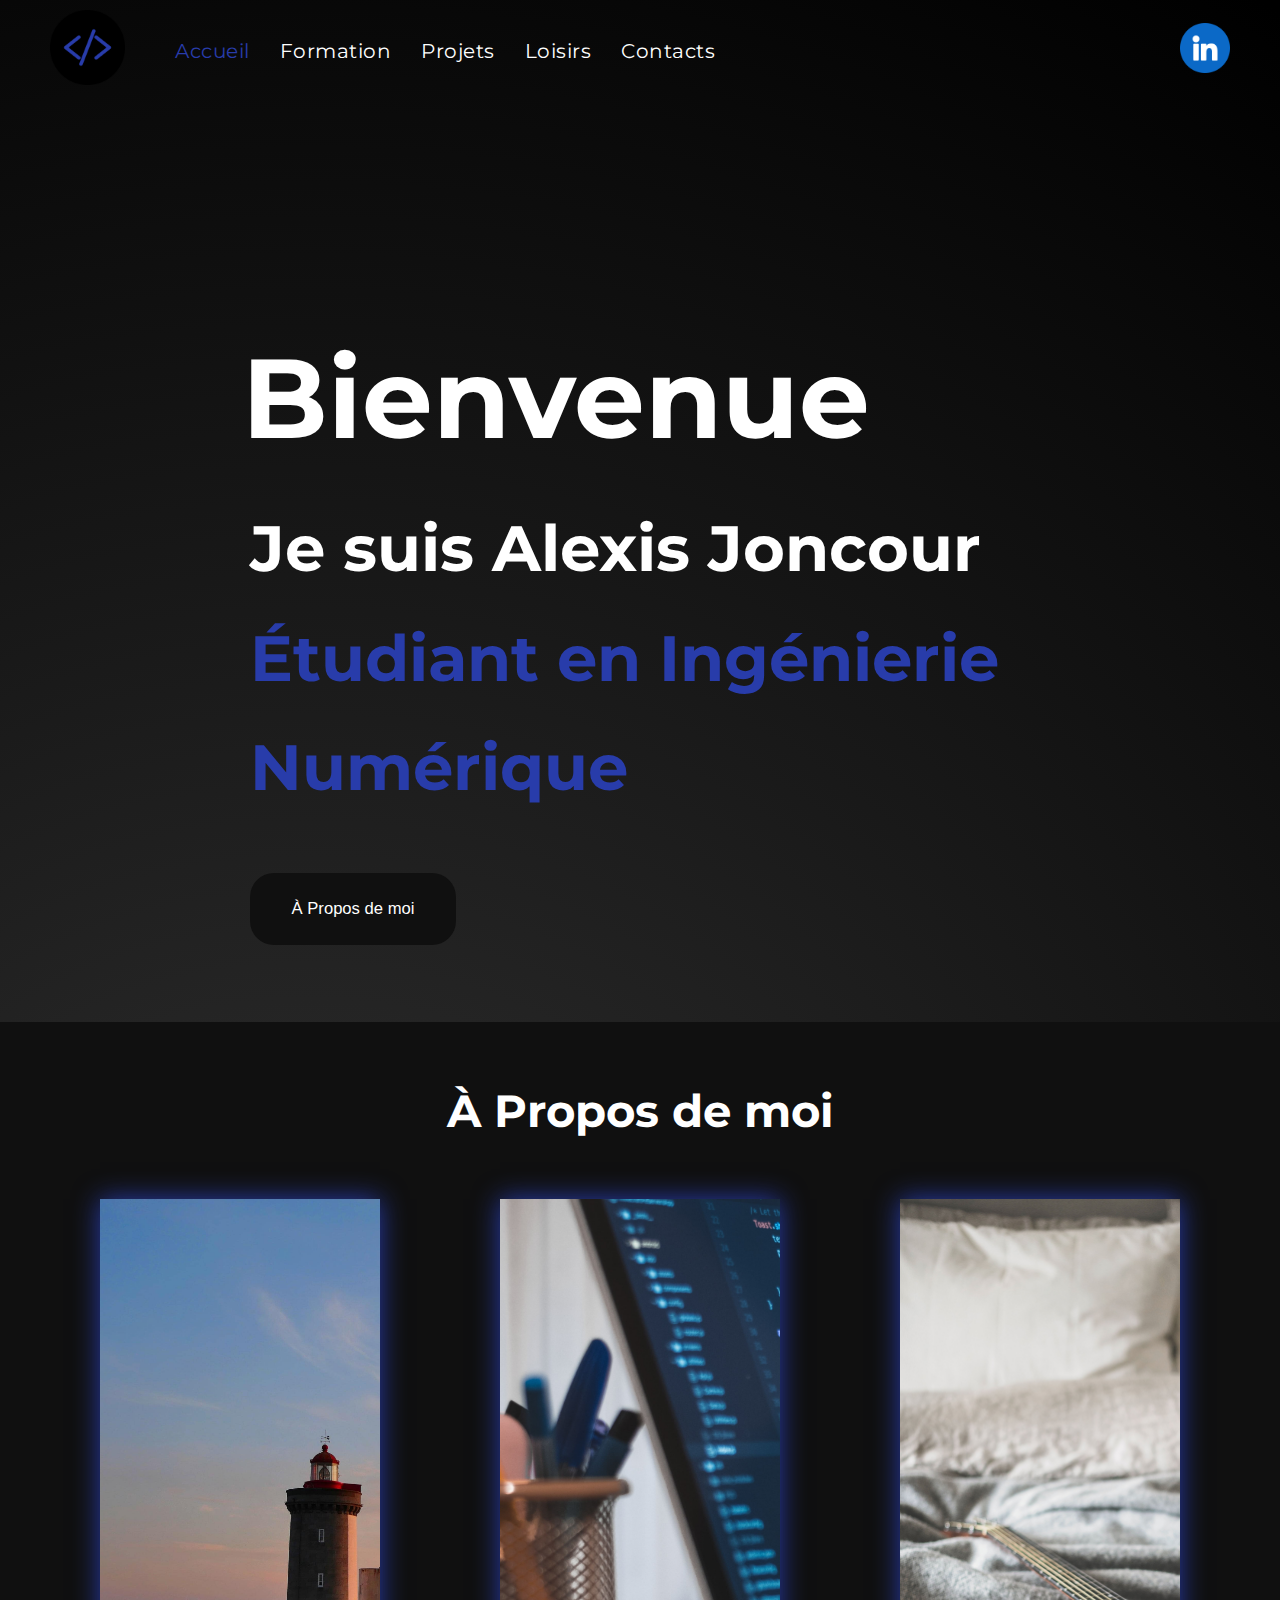
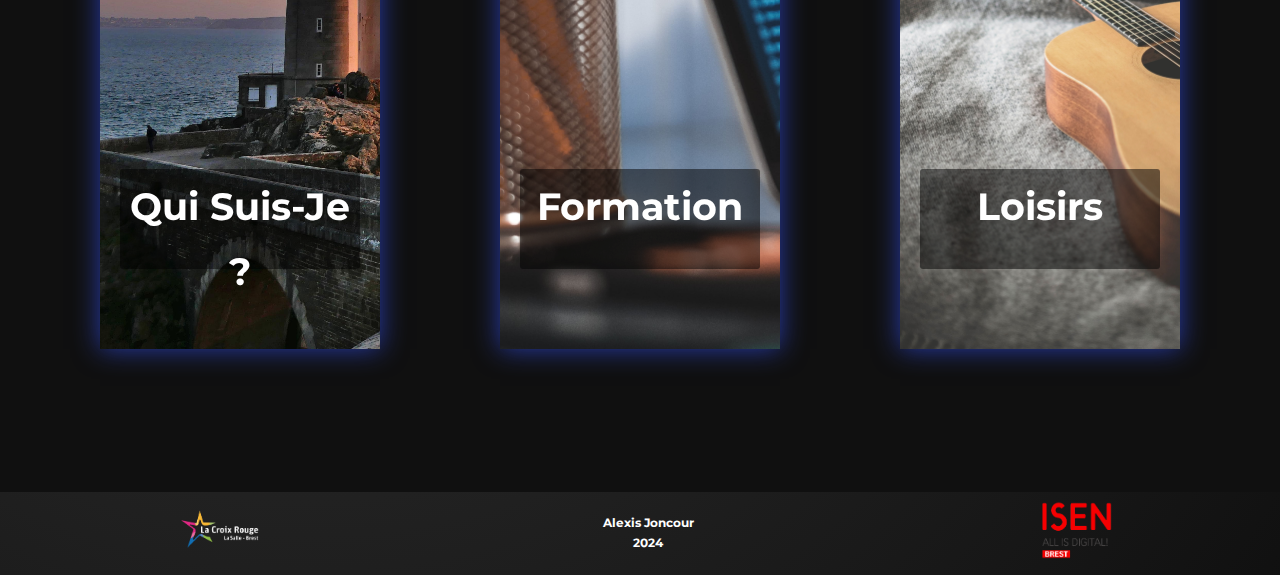
==== commit 568a9177: "Add files via upload" ====
--- a/index.html
+++ b/index.html
@@ -60,7 +60,7 @@
             <div class="card1">
                 <div class="text-box1">
                     <h2>Qui Suis-Je ?</h2>
-                    <p>Etudiant en BTS Système Numérique à La Croix Rouge La Salle, je suis
+                    <p>Etudiant en Cycle Ingénieur par Apprentissage à l'ISEN de Brest, je suis
                         passionné du monde numérique et des nouvelles technologies.
                         <br><br>Je m’informe régulièrement sur les nouvelles innovations technologiques, les langages de
                         programmation ou bien les intelligences artificielles.
@@ -70,10 +70,8 @@
             <div class="card2">
                 <div class="text-box2">
                     <h2>Formation</h2>
-                    <p>J’ai obtenu mon Baccalauréat Technologique en Sciences de l’industrie et du développement durable avec l’option
-                        Systèmes d’Information et Numérique.
-                        <br><br>Je suis en deuxième année de BTS Système Numérique avec option Informatique et Réseau.
-                        Dans le cadre de ce BTS j'ai réalisé un stage de 6 semaines dans l'entreprise XANKOM.
+                    <p>Titulaire d'un Baccalauréat Technologique en Sciences de l’industrie et du développement durable,
+                        <br><br>J'ai obtenu mon BTS Système Numérique avec option Informatique et Réseau en Major de promotion 2024.
                     </p>
                     <button class="button-card" onclick="window.location.href='formation.html'">
                         Accéder à la rubrique
--- a/css/s-index.css
+++ b/css/s-index.css
@@ -78,48 +78,8 @@
     filter: brightness(130%);
 }
 
-/* MENU BURGER */
-.header-burger{
-    display: none;
-    width: 100%;
-}
-
-.header-burger-container{
-    height: 80px;
-    display: flex;
-    justify-content: space-between;
-    align-items: center;
-    padding: 6px;
-    transition: all 0.4s;
-}
-
-.header-burger img{
-    width: 80px;
-}
-
-.header-burger-items{
-    text-align: center;
-    display: none;
-}
-
-.nav-burger ul{
-    list-style: none;
-    display: flex;
-    flex-direction: column;
-}
-
-.burger-item a{
-    font-size: 5.5vw;   
-    text-decoration: none;
-    color: #fff;
-}
-
-#burger-button{
-    cursor: pointer;
-}
-
 /* ===== PRESENTATION ===== */
-.container1{
+.container1_1{
     height: 720px;
     color: #fff;
 }
@@ -198,13 +158,13 @@
 }
 
 /* ===== CARDS ABOUT ===== */
-.container2{
+.container1{
     height: 970px;
     background-color: #101010;
     padding: 50px;
 }
 
-.container2 h1{
+.container1 h1{
     text-align: center;
     color: #fff;
     font-size: 45px;
@@ -218,20 +178,18 @@
     grid-row-gap: 0px;
     padding: 50px;
     height: 750px;
-    transition: all 0.5s;
 }
 
 .text-box1, .text-box2, .text-box3{
     border-radius: 3px;
     backdrop-filter: brightness(50%);
     color:#fff;
-    height: 80px;
-    align-items: center;
+    height: 100px;
     transition: all 0.5s;
 }
 
 .card-container h2{
-    margin-top: 570px;
+    margin-top: 550px;
     font-size: 38px;
     padding: 5px;
     transition: all 0.5s;
@@ -254,7 +212,7 @@
     text-align: center;
     padding: 20px;
     box-shadow: 0 0px 25px #283caa;
-    transition: all 0.5s;
+    transition: 0.5s;
 }
 
 /* === CARD 2 === */
@@ -266,7 +224,7 @@
     text-align: center;
     padding: 20px;
     box-shadow: 0 0px 25px #283caa;
-    transition: all 0.5s;
+    transition: 0.5s;
 }
 
 /* === CARD 3 === */
@@ -277,10 +235,9 @@
     text-align: center;
     padding: 20px;
     box-shadow: 0 0px 25px #283caa;
-    transition: all 0.5s;
-}
-
-@media only screen and (min-width: 1000px){
+    transition: 0.5s;
+}
+
 /*=== HOOVERS COMMUNS === */
 .card1:hover, .card2:hover, .card3:hover{
     transform:scale(1.1)
@@ -301,7 +258,6 @@
 
 .card2:hover .button-card, .card3:hover .button-card{
     opacity: 100;
-}
 }
 
 /* ==== BUTTON CARD ==== */
@@ -352,125 +308,21 @@
 
 /* ===== FOOTER ===== */
 .footer p{
-    font-size: 15px;
+    font-size: 12px;
     color: #fff;
 }
 
 .footer-credits{
+    width: 100%;
     display: flex;
     justify-content: space-around;
-    padding: 10px;
+    padding: 8px;
     align-items: center;
     text-align: center;
 }
 
 .footer-logo{
-    width: 150px;
-}
-
-/* ===== RESPONSIVE TELEPHONE===== */
-@media only screen and (max-width: 500px){
-    body {
-        background: linear-gradient(100deg, rgba(0,0,0,1) 0%, rgba(65,65,65,1) 100%);
-    }
-
-    .header-area{
-        display: none;
-    }
-    .header-burger{
-        display: contents;
-    }
-
-    .container1{
-        margin-top: 40px;
-        height: 530px;
-    }
-
-    .text-container{
-        margin-top: 0;
-        margin-left: 0;
-        text-align: center;
-        font-family: Montserrat,sans-serif;
-    }
-
-    .text-container h1{
-        font-size: 15.5vw;
-    }
-
-    .text-container h2{
-        font-size: 7.5vw;
-    }
-
-    .text-container span{
-        font-size: 6.5vw;
-    }
-
-    /* === BUTTON ABOUT === */
-    .buttonabout{
-        margin-top: 70px;
-        width: 70%;
-    }
-
-    .buttonabout span{
-        font-size: 6.5vw;
-        color: #fff;
-    }
-
-    /* ===== CARDS ABOUT ===== */
-    .container2{
-        background: none;
-        height: 1800px;
-        padding: 10px;
-    }
-    .container2 h1{
-        font-size: 10vw;
-    }
-
-    .card-container {
-        margin-top: 20px;
-        display: flex;
-        flex-direction: column;
-        padding: 10px;
-        height: 1660px;
-        gap: 80px;
-    }
-
-    .card-container h2{
-        margin-top: 0px;
-        font-size: 8.5vw;
-        padding: 5px;
-    }
-    
-    .card-container p{
-        margin-top: 0px;
-        font-size: 4.7vw;
-        padding: 8px;
-        opacity: 100;
-        cursor: default;
-    }
-
-    .card1, .card2, .card3{
-        height: 500px;
-    }
-
-    .text-box1, .text-box2, .text-box3{
-        height: 100%;
-    }
-
-    /* ===== FOOTER ===== */
-    .footer p{
-        font-size: 13px;
-    }
-
-    .footer-credits{
-        display: flex;
-        justify-content: space-around;
-        padding: 10px;
-        align-items: center;
-        text-align: center;
-    }
-    
-    .footer-logo{
-        width: 80px;
-    }
-}+    width: 80px;
+}
+
+/* ===== RESPONSIVE ===== */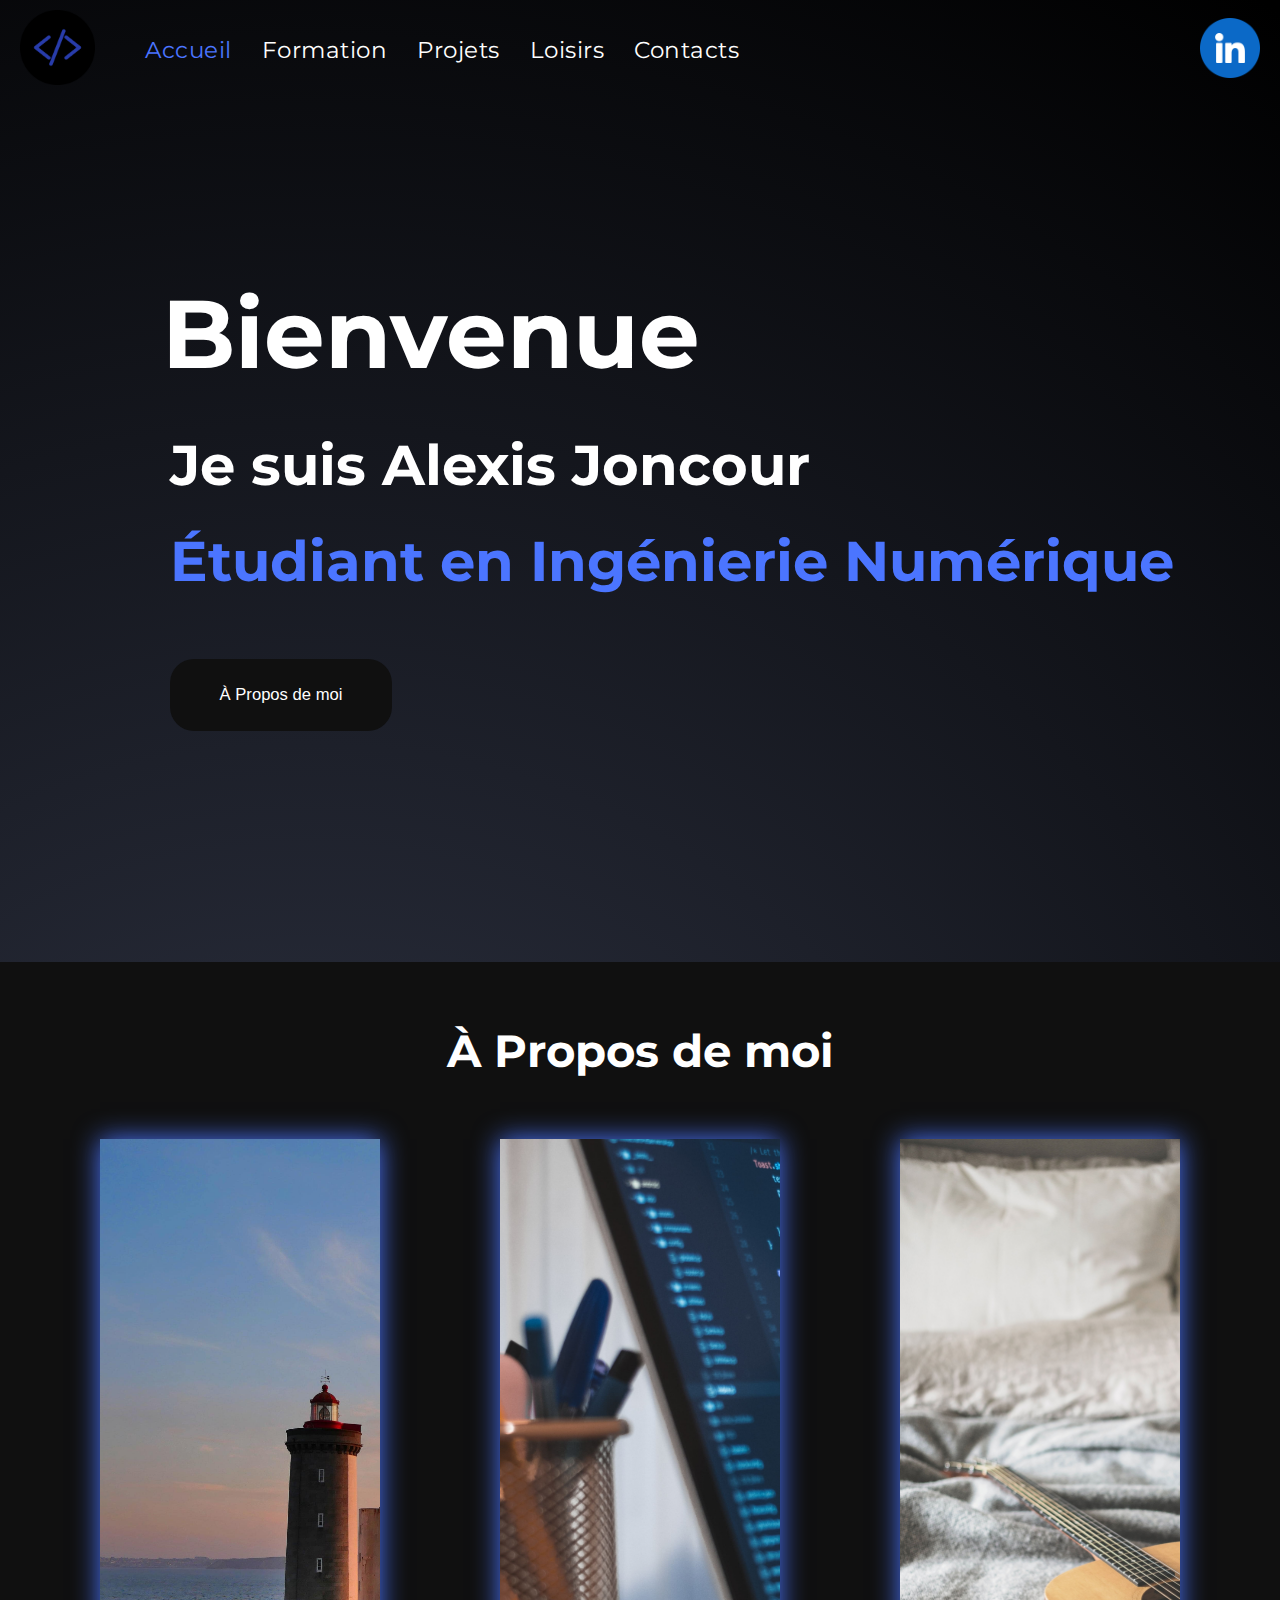
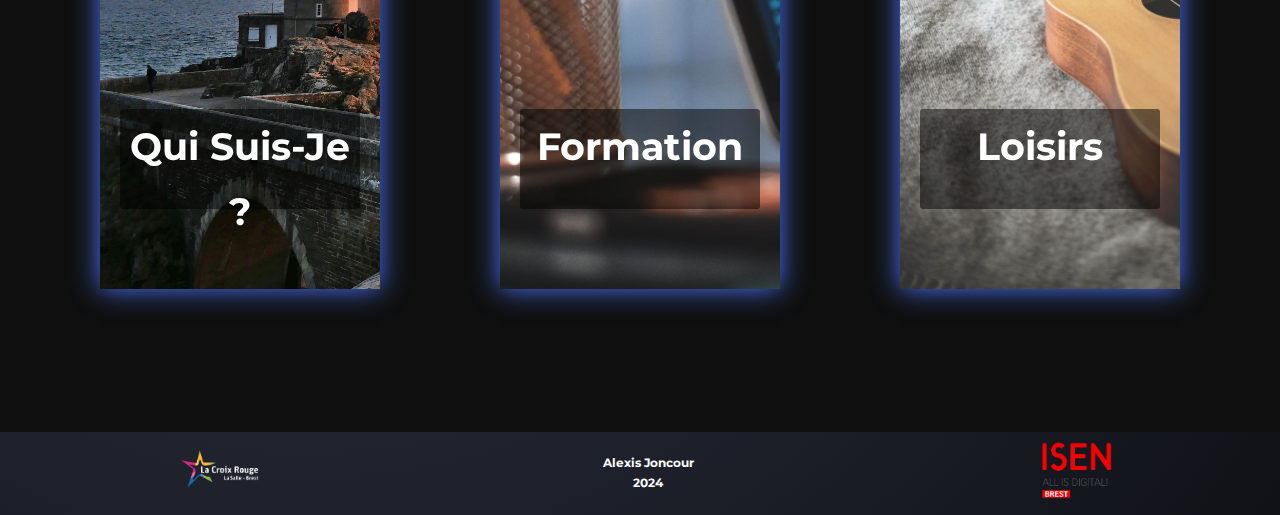
==== commit 7d1ff9b8: "Add files via upload" ====
--- a/index.html
+++ b/index.html
@@ -71,7 +71,8 @@
                 <div class="text-box2">
                     <h2>Formation</h2>
                     <p>Titulaire d'un Baccalauréat Technologique en Sciences de l’industrie et du développement durable,
-                        <br><br>J'ai obtenu mon BTS Système Numérique avec option Informatique et Réseau en Major de promotion 2024.
+                        <br>J'ai obtenu mon BTS Système Numérique avec option Informatique et Réseau en Major de promotion 2024.
+                        <br><br>Je rentre en Cycle Ingénieur par Apprentissage à l'école d'ingénieurs ISEN Yncréa de Brest dès septembre 2024.
                     </p>
                     <button class="button-card" onclick="window.location.href='formation.html'">
                         Accéder à la rubrique
--- a/css/s-index.css
+++ b/css/s-index.css
@@ -15,12 +15,13 @@
     line-height: 1.714286;
     font-family: Montserrat,sans-serif;
     font-weight: 400;
-    background: radial-gradient(circle at 24.1% 68.8%, rgb(50, 50, 50) 0%, rgb(0, 0, 0) 99.4%);
+    /*background: radial-gradient(circle at 24.1% 68.8%, rgb(50, 50, 50) 0%, rgb(0, 0, 0) 99.4%);*/
+    background: radial-gradient(circle at 24.1% 68.8%, rgb(49, 54, 71) 0%, rgb(0, 0, 0) 99.4%);
 }
 
 .header-area{
-    padding-left: 50px;
-    padding-right: 50px;
+    padding-left: 20px;
+    padding-right: 20px;
 }
 
 .header-container {
@@ -49,7 +50,7 @@
 }
 
 .nav-button a{
-    font-size: 20px;
+    font-size: 23px;
     letter-spacing: 0.5px;
     color: #fff;
     text-decoration: none;
@@ -57,19 +58,19 @@
 }
 
 .nav-button a:hover{
-    color: #283caa;
+    color: #4b75ff;
     filter: brightness(130%);
 }
 
 .nav-button-active a{
-    font-size: 20px;
+    font-size: 23px;
     letter-spacing: 0.5px;
-    color: #283caa; 
+    color: #4b75ff; 
     text-decoration: none;
 }
 
 .header-right img{
-    width: 50px;
+    width: 60px;
     transition: all .15s;
 }
 
@@ -80,28 +81,28 @@
 
 /* ===== PRESENTATION ===== */
 .container1_1{
-    height: 720px;
+    height: 710px;
     color: #fff;
 }
 
 .text-container{
-    margin-top: 200px;
-    margin-left: 250px;
+    margin-top: 150px;
+    margin-left: 170px;
     text-align: left;
     font-family: Montserrat,sans-serif;
 }
 
 .text-container h1{
     margin-left: -8px;
-    font-size: 7rem;
+    font-size: 6rem;
 }
 
 .text-container h2{
-    font-size: 4rem;
+    font-size: 3.5rem;
 }
 
 .text-span{
-    color:#283caa;
+    color:#4b75ff;
 }
 
 /* === BUTTON === */
@@ -146,10 +147,10 @@
     border-radius: inherit;
     background: linear-gradient(
       82.3deg,
-      rgb(28, 40, 141) 10.8%,
-      #32528F 94.3%
+      rgb(35, 43, 114) 10.8%,
+      #4b75ff 94.3%
     );
-    transition: all 0.5s;
+    transition: all 0.4s;
 }
 
 .buttonabout:hover{
@@ -211,7 +212,7 @@
     background-position: -120px;
     text-align: center;
     padding: 20px;
-    box-shadow: 0 0px 25px #283caa;
+    box-shadow: 0 0px 25px #4b75ff;
     transition: 0.5s;
 }
 
@@ -223,7 +224,7 @@
     background-position-x: -135px;
     text-align: center;
     padding: 20px;
-    box-shadow: 0 0px 25px #283caa;
+    box-shadow: 0 0px 25px #4b75ff;
     transition: 0.5s;
 }
 
@@ -234,7 +235,7 @@
     background-size: cover;
     text-align: center;
     padding: 20px;
-    box-shadow: 0 0px 25px #283caa;
+    box-shadow: 0 0px 25px #4b75ff;
     transition: 0.5s;
 }
 
@@ -268,7 +269,7 @@
     padding: 10px 24px;
     font-size: 18px;
     color: #fff;
-    border: 4px solid #283caa;
+    border: 4px solid #4b75ff;
     border-radius: 34px;
     background-color: transparent;
     font-weight: 600;
@@ -287,7 +288,7 @@
     border-radius: inherit;
     scale: 0;
     z-index: -1;
-    background-color: #283caa;
+    background-color: #4b75ff;
     transition: all 0.6s cubic-bezier(0.23, 1, 0.320, 1);
 }
 
@@ -298,7 +299,7 @@
 .button-card:hover {
     color: #fff;
     scale: 1.1;
-    box-shadow: 0 0px 20px #14216e;
+    box-shadow: 0 0px 20px #1d2e64;
     border: 0px;
 }
 
